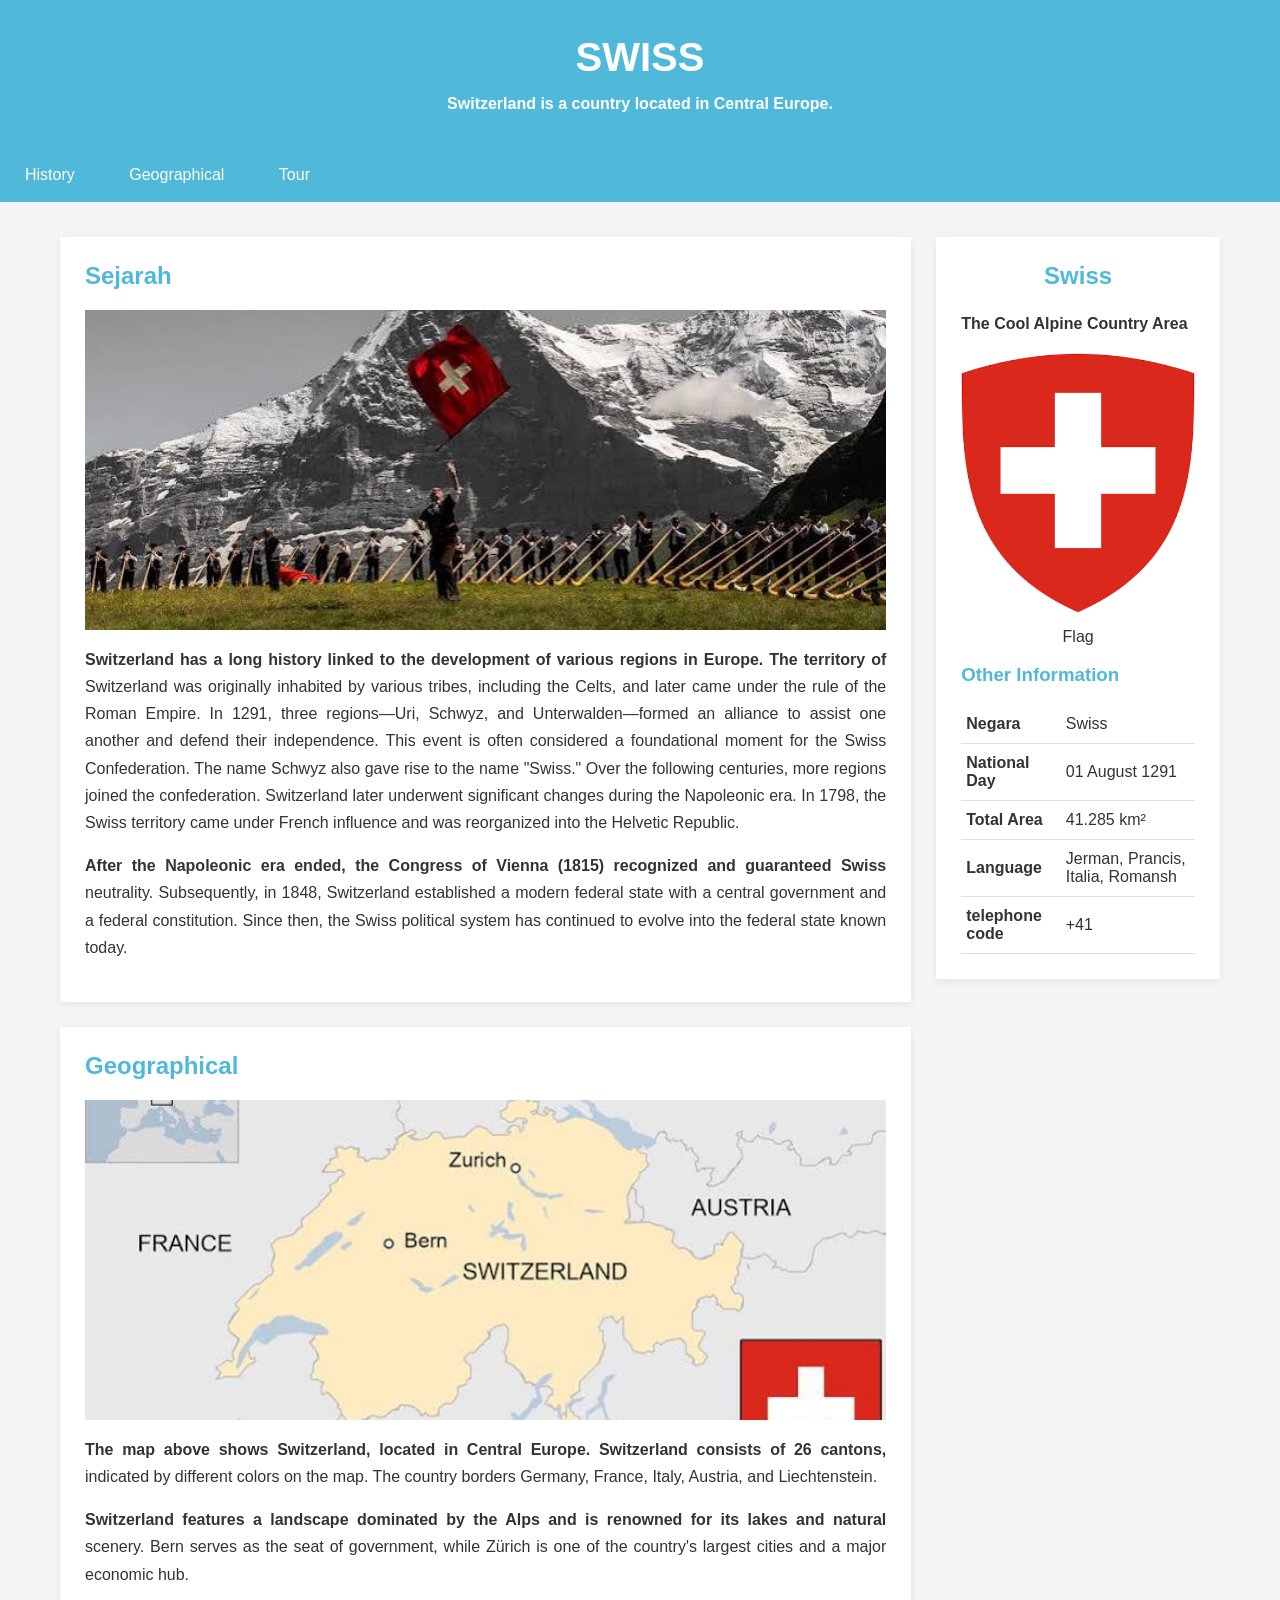
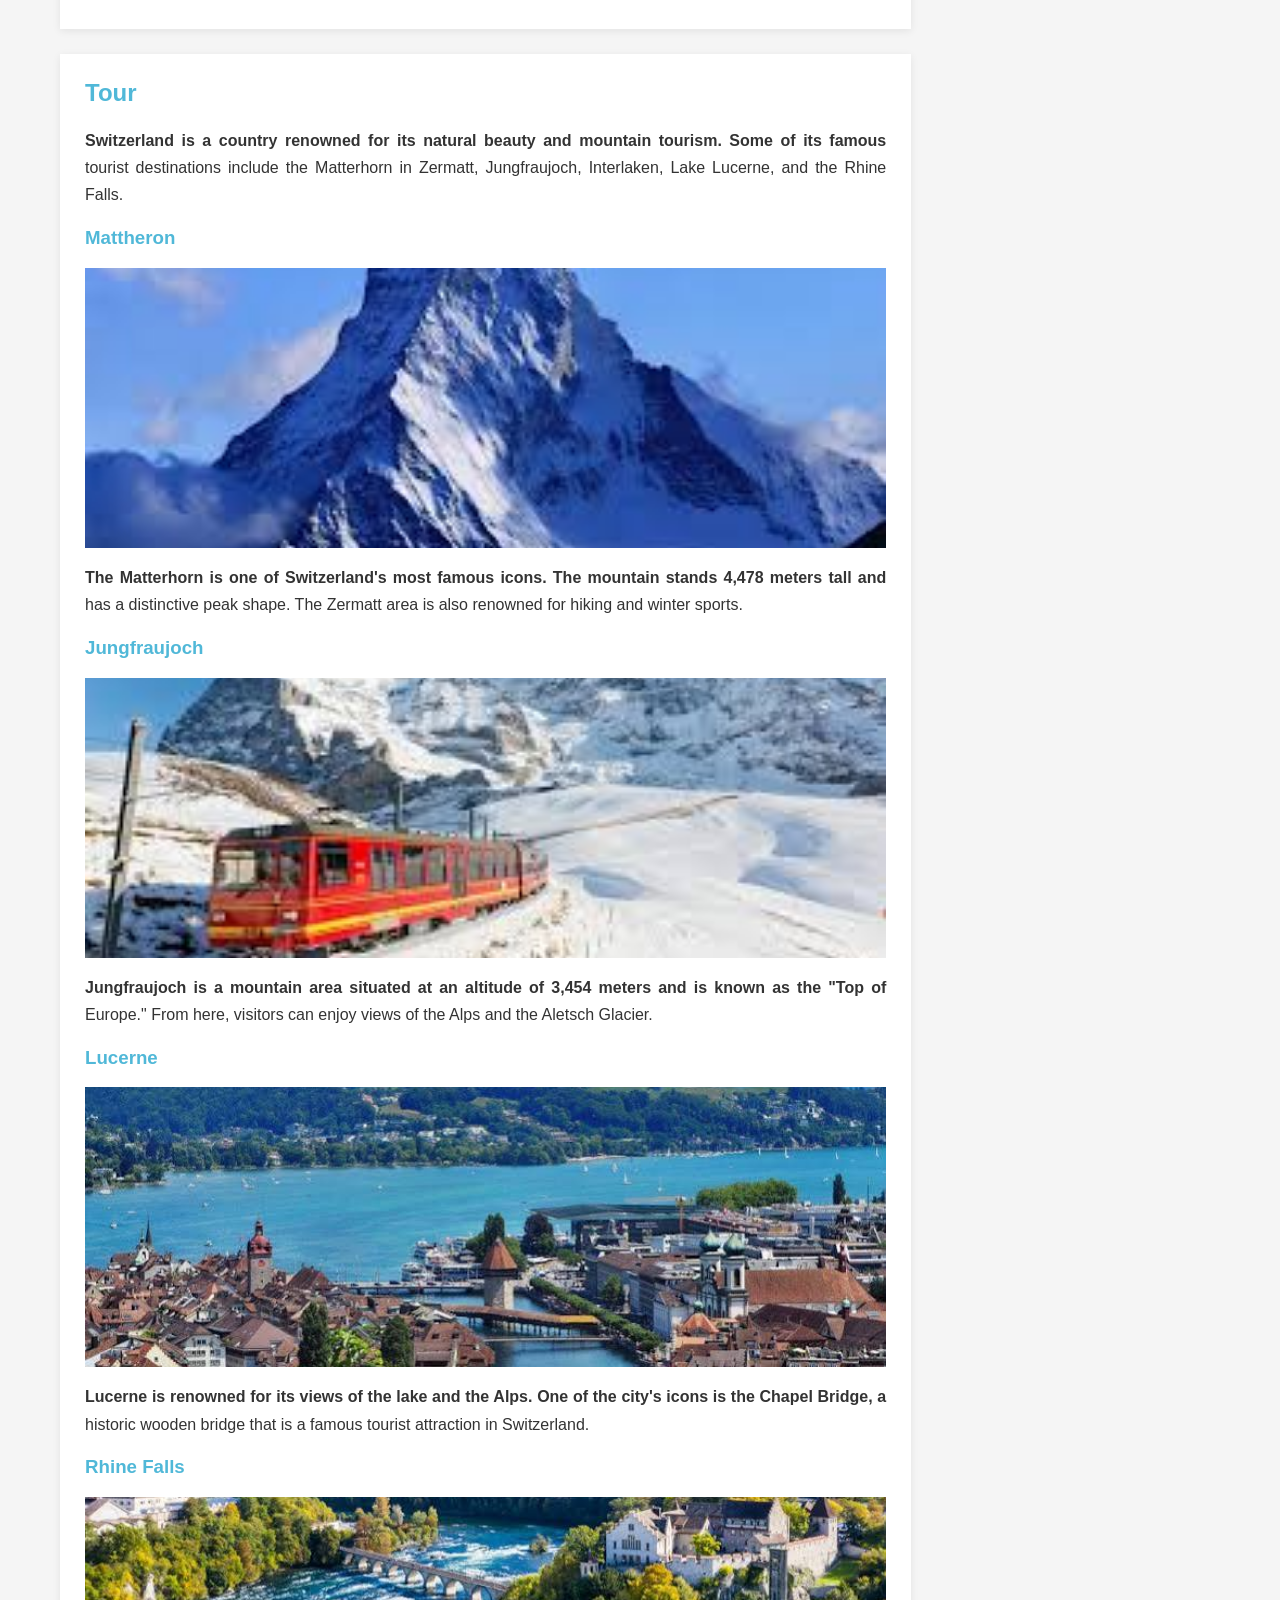
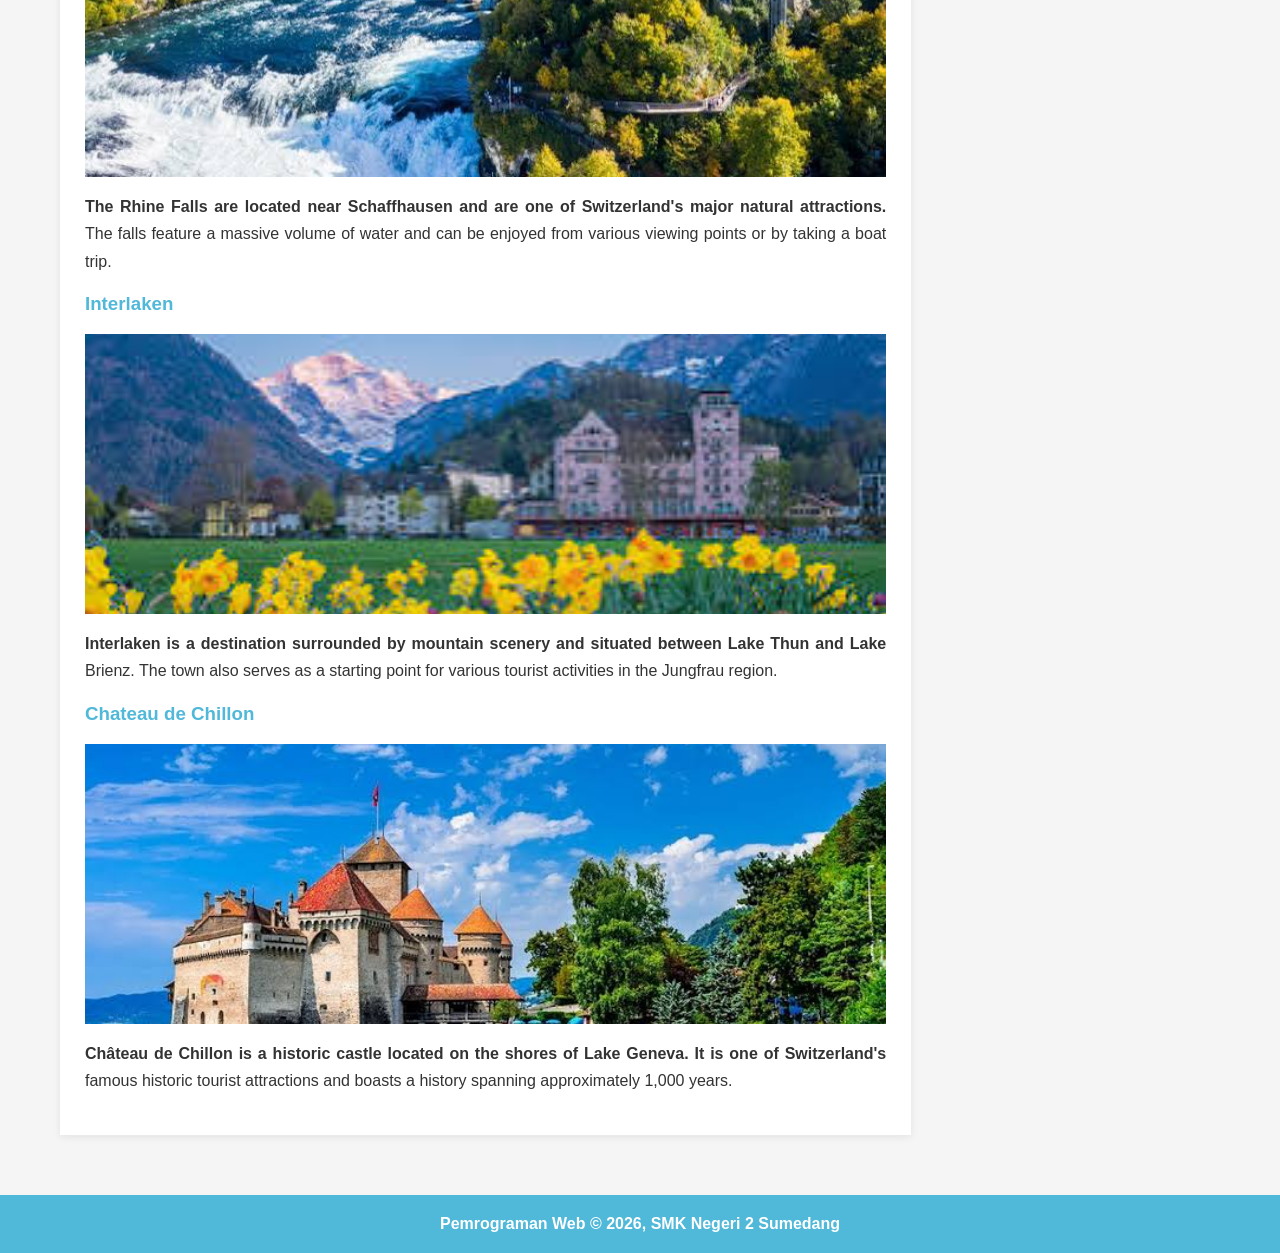
==== index.html @ e35eb990 "Rename sejarah.html to index.html" ====
<!DOCTYPE html>
<html lang="id">
<head>
    <link rel="stylesheet" href="stylesjrh.css">
</head>

<body>

    <header>
        <h1>SWISS</h1>
        <p>
            Switzerland is a country located in Central Europe.
        </p>

        <nav>
            <ul>
                <li>
                    <a href="#History">History</a>
                </li>
                <li>
                    <a href="#Geographical">Geographical</a>
                </li>
                <li>
                    <a href="#Tour">Tour</a>
                </li>
            </ul>
        </nav>
    </header>


    <main>

        <div id="content">

            <article id="History">

                <h2>Sejarah</h2>

                <img src="../asset/sejarah.jpeg" alt="History">

                <p>
                    Switzerland has a long history linked to the development of various regions in Europe.
                    The territory of Switzerland was originally inhabited by various tribes, including the Celts, and later came under the rule of the Roman Empire.
                    In 1291, three regions—Uri, Schwyz, and Unterwalden—formed an alliance to assist one another and defend their independence.
                    This event is often considered a foundational moment for the Swiss Confederation. The name Schwyz also gave rise to the name "Swiss."
                    Over the following centuries, more regions joined the confederation. Switzerland later underwent significant changes during the Napoleonic era.
                    In 1798, the Swiss territory came under French influence and was reorganized into the Helvetic Republic.
                </p>

                <p>
                    After the Napoleonic era ended, the Congress of Vienna (1815) recognized and guaranteed Swiss neutrality.
                    Subsequently, in 1848, Switzerland established a modern federal state with a central government and a federal constitution.
                    Since then, the Swiss political system has continued to evolve into the federal state known today.
                </p>

            </article>


            <article id="Geographical">

                <h2>Geographical</h2>

                <img src="../asset/biografi swiss.jpeg" alt="Geographical Swiss">

                <p>
                    The map above shows Switzerland, located in Central Europe.
                    Switzerland consists of 26 cantons, indicated by different colors on the map.
                    The country borders Germany, France, Italy, Austria, and Liechtenstein.
                </p>

                <p>
                    Switzerland features a landscape dominated by the Alps and is renowned for its lakes and natural scenery.
                    Bern serves as the seat of government, 
                    while Zürich is one of the country's largest cities and a major economic hub.
                </p>

            </article>


            <article id="Tour">

                <h2>Tour</h2>

                <p>
                    Switzerland is a country renowned for its natural beauty and mountain tourism. Some of its famous tourist destinations include the Matterhorn in Zermatt, Jungfraujoch, Interlaken, Lake Lucerne, and the Rhine Falls.
                </p>


                <section>

                    <h3>Mattheron</h3>

                    <img src="../asset/matteron.jpeg"
                         alt="mattheron">

                    <p>
                        The Matterhorn is one of Switzerland's most famous icons. The mountain stands 4,478 meters tall and has a distinctive peak shape. The Zermatt area is also renowned for hiking and winter sports.
                    </p>

                </section>


                <section>

                    <h3>Jungfraujoch</h3>

                    <img src="../asset/Jungfraujoch.jpeg"
                         alt="Jungfraujoch">

                    <p>
                        Jungfraujoch is a mountain area situated at an altitude of 3,454 meters and is known as the "Top of Europe." From here, visitors can enjoy views of the Alps and the Aletsch Glacier.
                    </p>
                </section>

                <section>

                    <h3>Lucerne</h3>

                    <img src="../asset/Lucerne.jpeg"
                         alt="Lucerne">

                    <p>
                        Lucerne is renowned for its views of the lake and the Alps. One of the city's icons is the Chapel Bridge, a historic wooden bridge that is a famous tourist attraction in Switzerland.
                    </p>
                </section>

                <section>

                    <h3>Rhine Falls</h3>

                    <img src="../asset/Rhine Falls.jpeg"
                         alt="Rhine Falls">

                    <p>
                       The Rhine Falls are located near Schaffhausen and are one of Switzerland's major natural attractions. The falls feature a massive volume of water and can be enjoyed from various viewing points or by taking a boat trip.
                    </p>
                </section>

                <section>

                    <h3>Interlaken</h3>

                    <img src="../asset/Interlaken.jpeg"
                         alt="Interlaken">

                    <p>
                      Interlaken is a destination surrounded by mountain scenery and situated between Lake Thun and Lake Brienz. The town also serves as a starting point for various tourist activities in the Jungfrau region.
                    </p>
                </section>

                <section>

                    <h3>Chateau de Chillon</h3>

                    <img src="../asset/Chateau de Chillon.jpeg"
                         alt="Chateau de Chillon">

                    <p>
                      Château de Chillon is a historic castle located on the shores of Lake Geneva. It is one of Switzerland's famous historic tourist attractions and boasts a history spanning approximately 1,000 years.
                    </p>
                </section>
            </article>
        </div>


        <aside>
            <article>
                    <h2>Swiss</h2>
                     <p>The Cool Alpine Country Area</p>
                        <img src="../asset/lambang swiss.webp"
                             alt="Lambang Negara Swiss">
                        <figcaption>Flag</figcaption>


                <section>

                    <h3>Other Information</h3>

                    <table>

                        <tr>
                            <th>Negara</th>
                            <td>Swiss</td>
                        </tr>

                        <tr>
                            <th>National Day</th>
                            <td>01 August 1291</td>
                        </tr>

                        <tr>
                            <th>Total Area</th>
                            <td>41.285 km²</td>
                        </tr>

                        <tr>
                            <th>Language</th>
                            <td>Jerman, Prancis, Italia, Romansh</td>
                        </tr>

                        <tr>
                            <th>telephone code</th>
                            <td>+41</td>
                        </tr>

                    </table>

                </section>

            </article>

        </aside>

    </main>


    <footer>
        <p>
            Pemrograman Web © 2026, SMK Negeri 2 Sumedang
        </p>
    </footer>

</body>

</html>
---- stylesjrh.css ----
* {
    box-sizing: border-box;
}
body {
    margin: 0;
    font-family: Arial, sans-serif;
    background-color: #f5f5f5;
    color: #333;
}


header {
    background-color: rgb(80, 184, 216);
    color: white;
    text-align: center;
    padding-top: 35px;
}

header h1 {
    font-size: 40px;
    margin: 0 0 15px;
}

header p {
    margin: 0;
    padding-bottom: 35px;
}


nav {
    background-color: rgb(80, 184, 216);
    text-align: left;
}

nav ul {
    list-style-type: none;
    margin: 0;
    padding: 0;
}

nav li {
    display: inline-block;
}

nav a {
    display: block;
    color: white;
    text-decoration: none;
    padding: 18px 25px;
}

nav a:hover {
    background-color: rgb(80, 184, 216);
}


main {
    display: flex;
    gap: 25px;
    max-width: 1200px;
    margin: 35px auto;
    padding: 0 20px;
}


#content {
    width: 75%;
}

article {
    background-color: white;
    padding: 25px;
    margin-bottom: 25px;
    box-shadow: 0 2px 8px rgba(0, 0, 0, 0.08);
}

article h2 {
    color: rgb(80, 184, 216);
    margin-top: 0;
}

article h3 {
    color: rgb(80, 184, 216);
}


article img {
    width: 100%;
    max-height: 320px;
    object-fit: cover;
    display: block;
    margin: 15px 0;
}

section img {
    max-height: 280px;
}


article p {
    line-height: 1.7;
    text-align: justify;
}


aside {
    width: 25%;
}

aside article {
    text-align: center;
}

aside h2 {
    color: rgb(80, 184, 216);
}

aside h3 {
    color: rgb(80, 184, 216);
    text-align: left;
}

aside figure {
    margin: 15px 0;
}

aside figure img {
    width: 150px;
    max-height: 180px;
    object-fit: contain;
}


table {
    width: 100%;
    border-collapse: collapse;
    text-align: left;
}

th,
td {
    padding: 10px 5px;
    border-bottom: 1px solid #ddd;
}

th {
    font-weight: bold;
}


footer {
    background-color: rgb(80, 184, 216);
    color: white;
    text-align: center;
    padding: 20px;
}

footer p {
    margin: 0;
}

@media screen and (max-width: 768px) {

    main {
        display: block;
    }

    #content,
    aside {
        width: 100%;
    }

    nav li {
        display: block;
    }

    nav a {
        padding: 12px 20px;
    }

    header h1 {
        font-size: 32px;
    }
}
    .quicksand-uniquifier {
  font-family: "Quicksand", sans-serif;
  font-optical-sizing: auto;
  font-weight: weight;
  font-style: normal;
}
 
a:hover {
  color: rgb(54, 27, 209);
}

p::first-line{
  font-weight: bold;
}

a:hover::after {
  content: "🖇️";
}
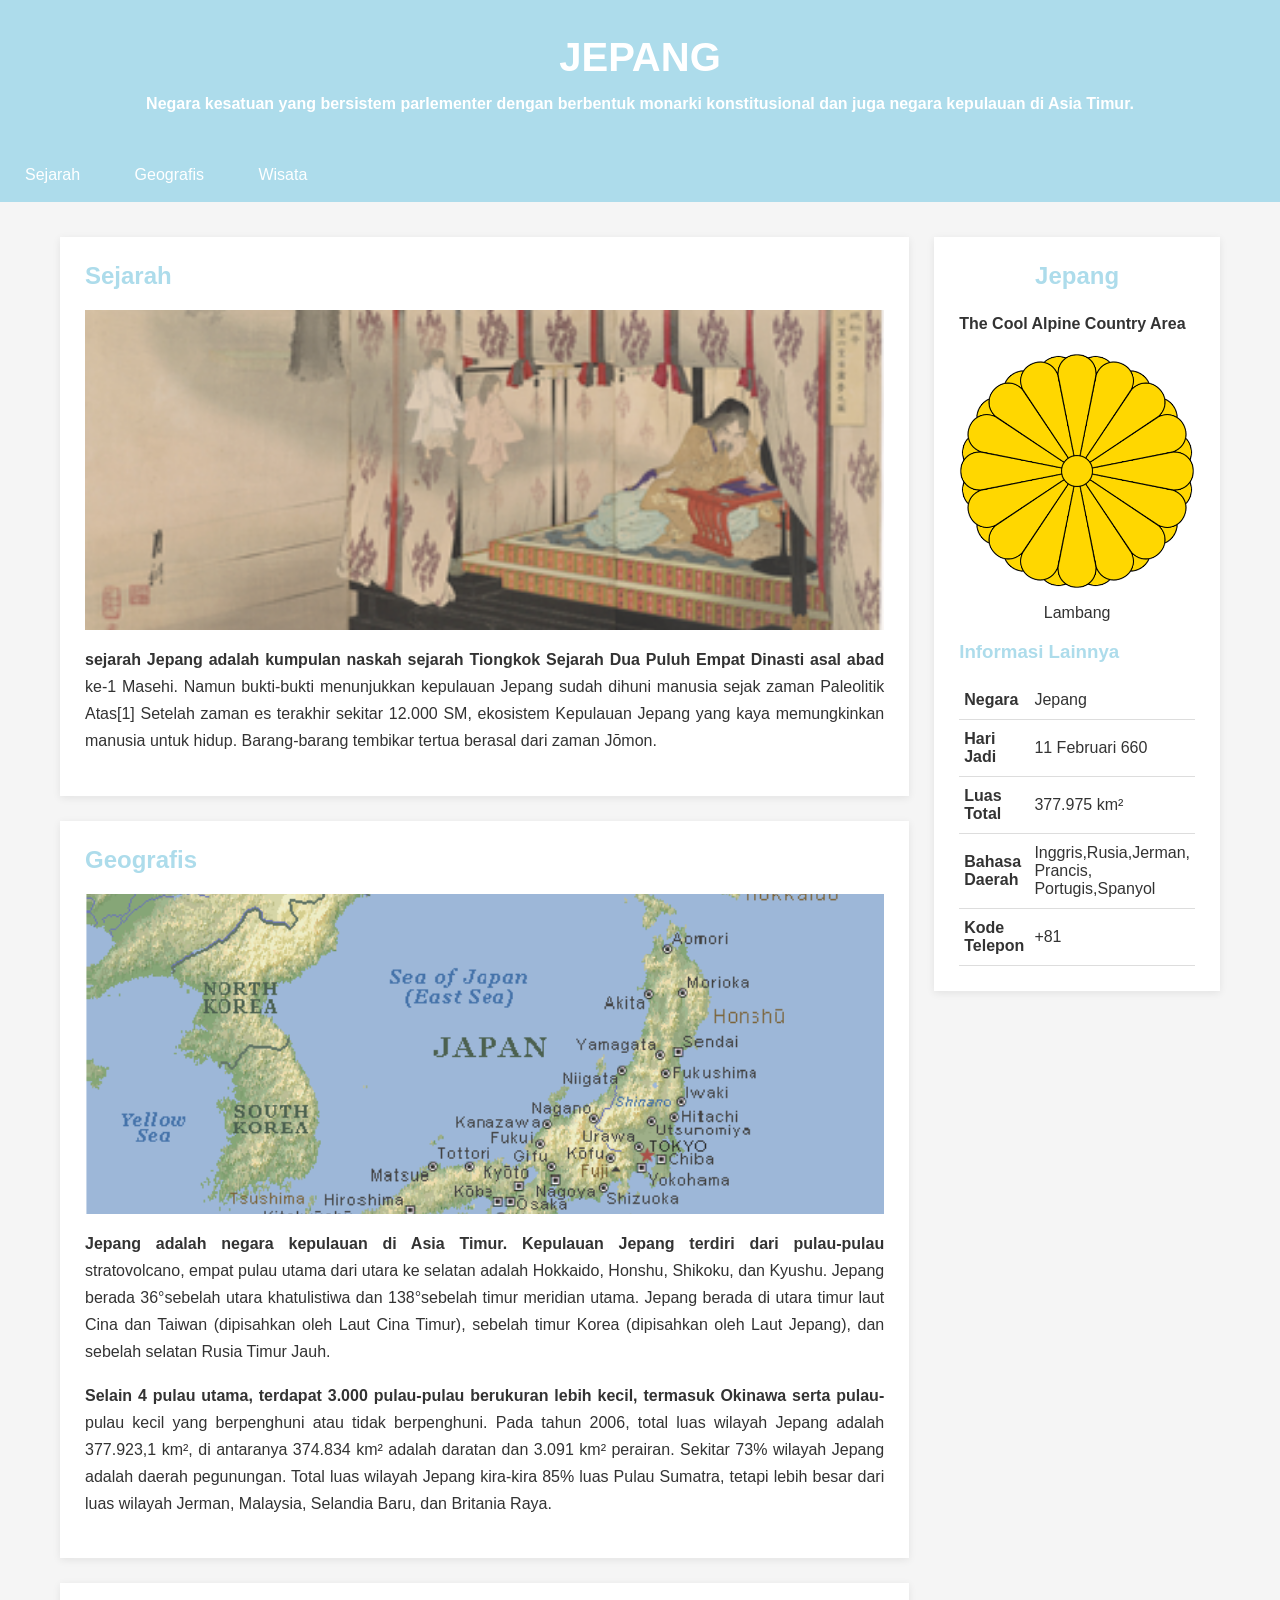
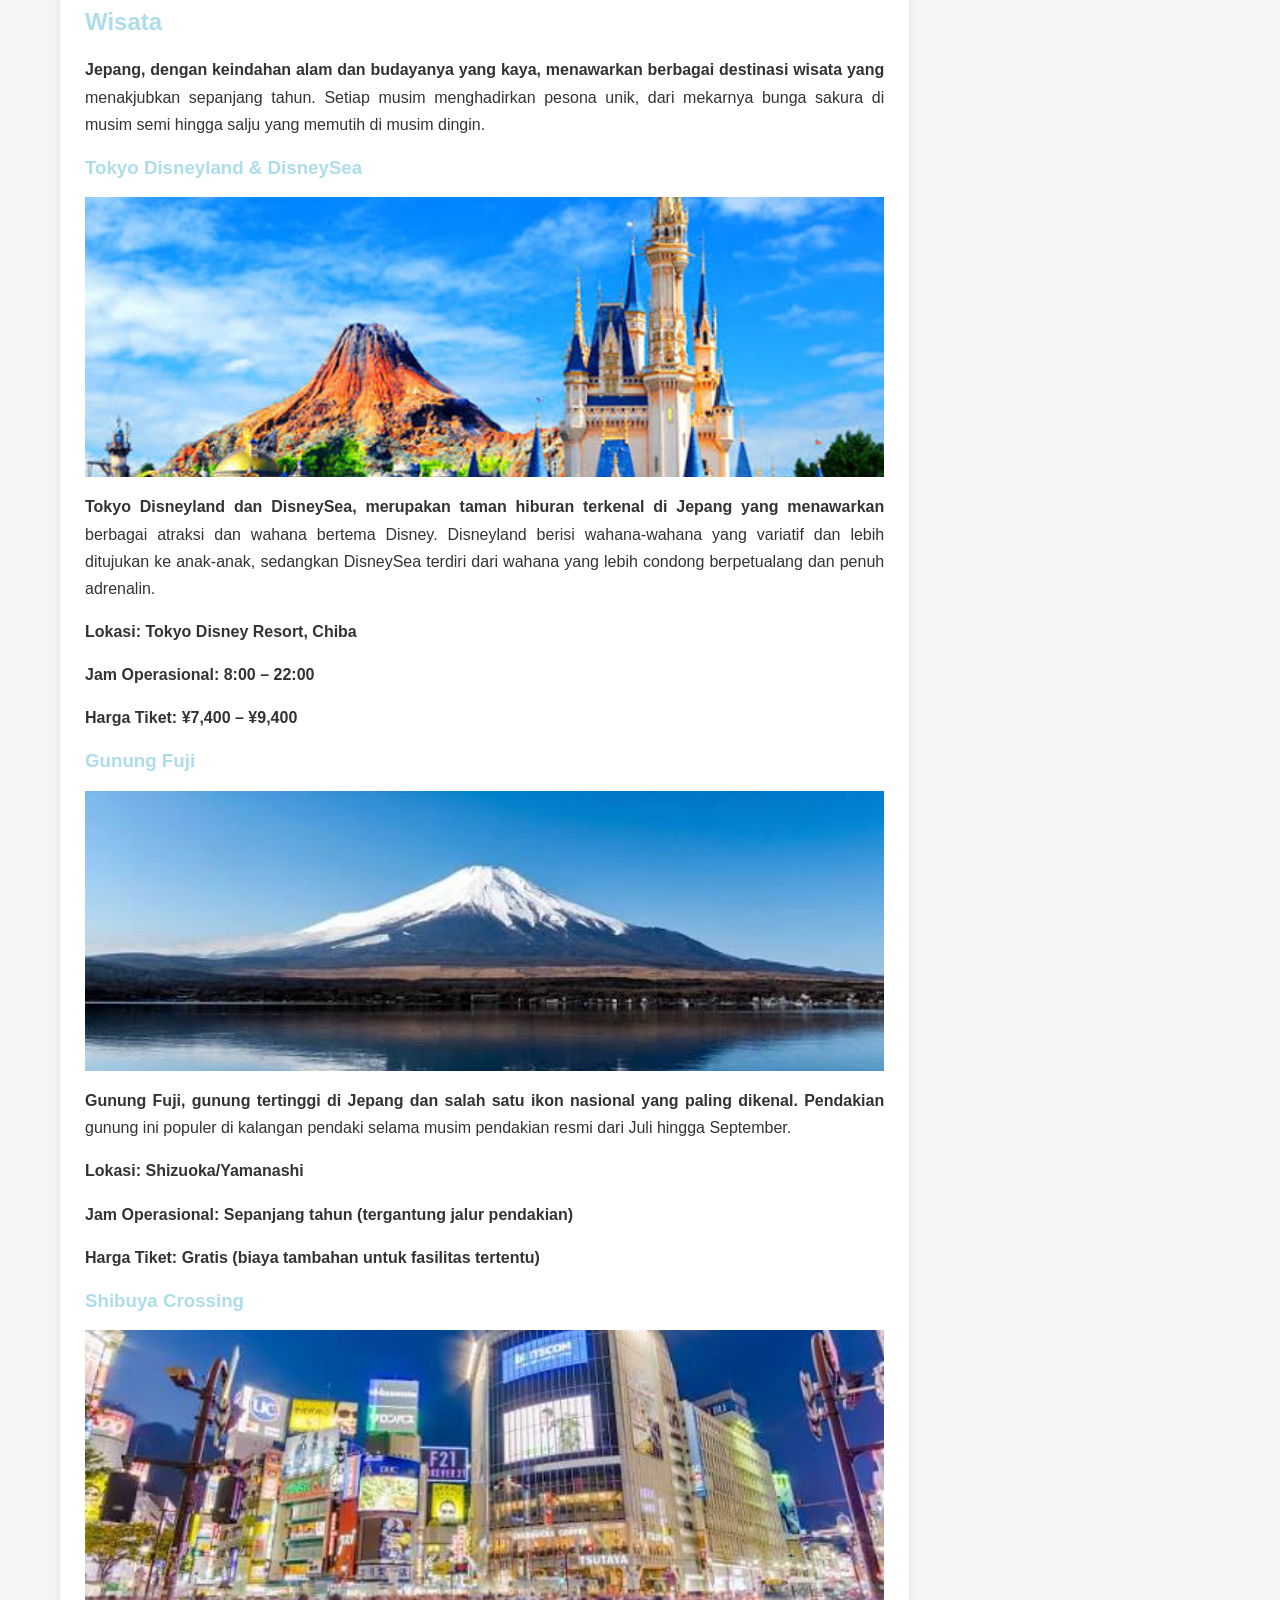
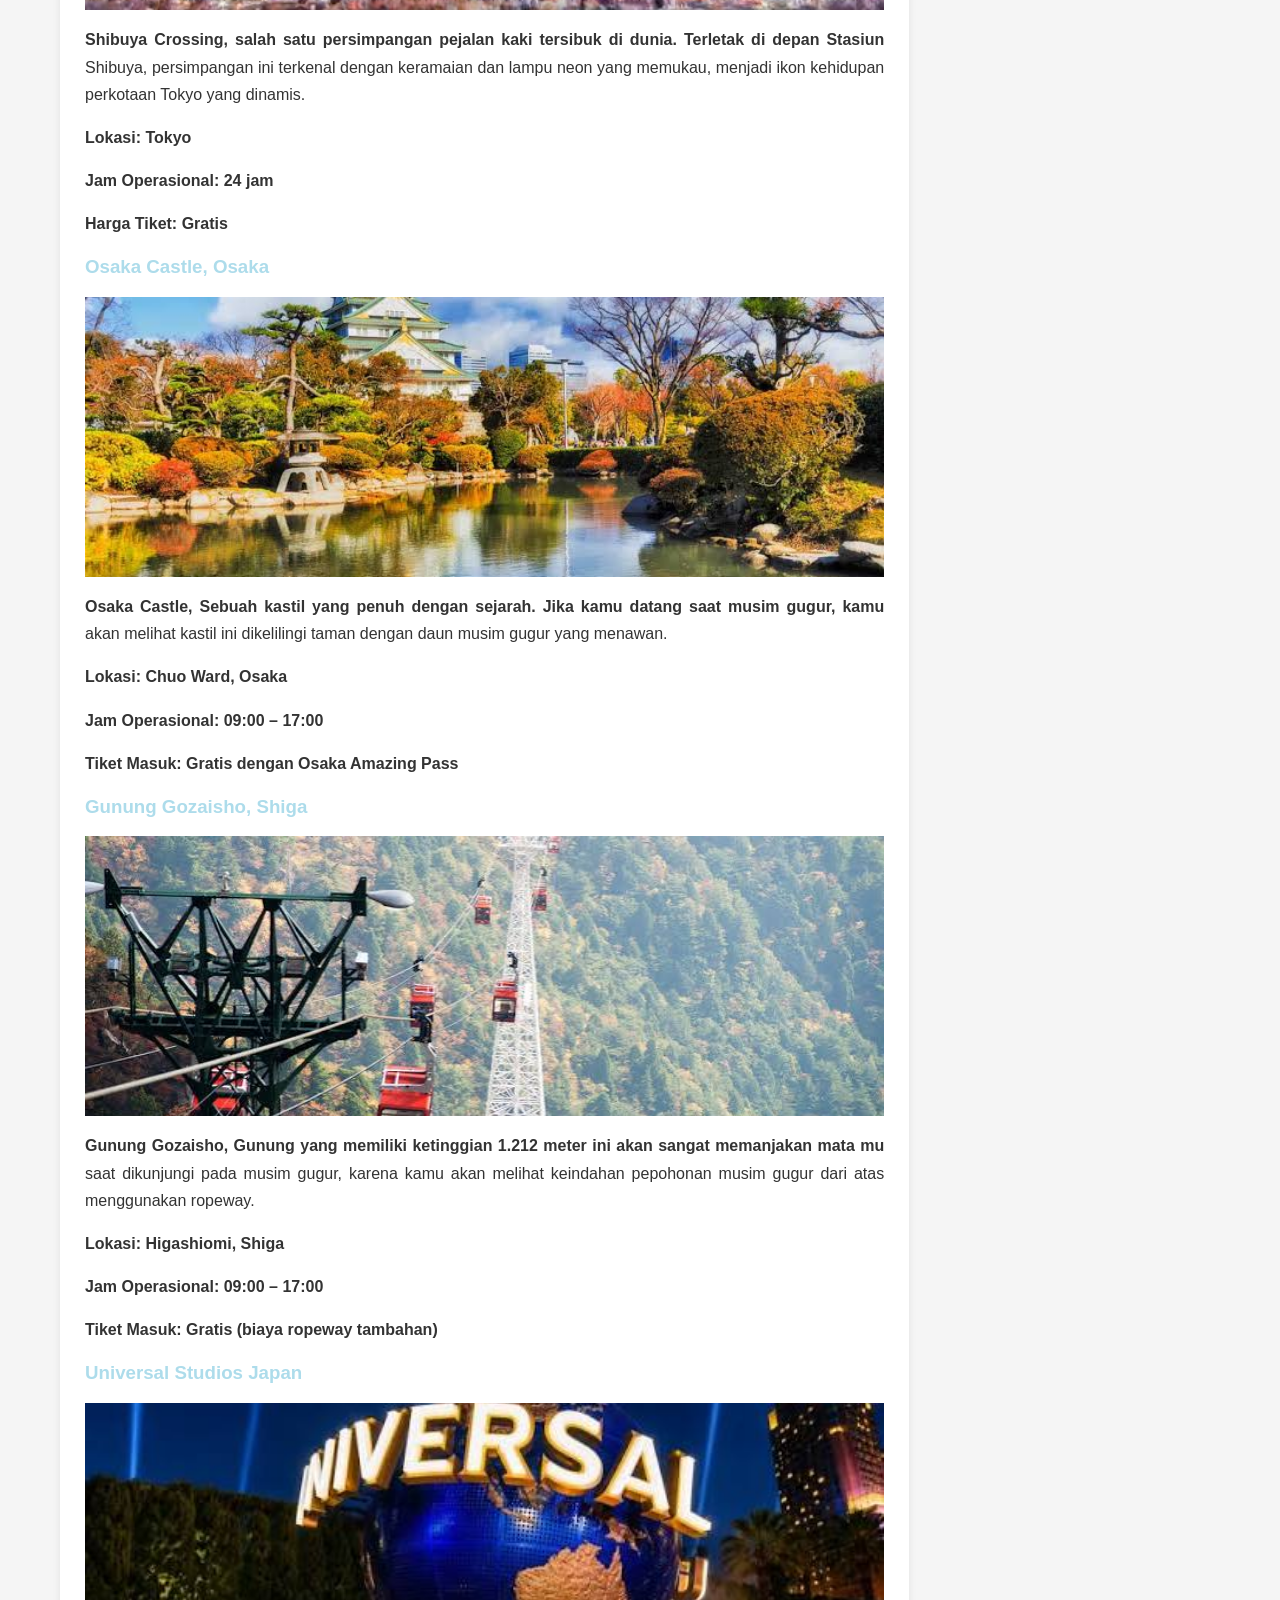
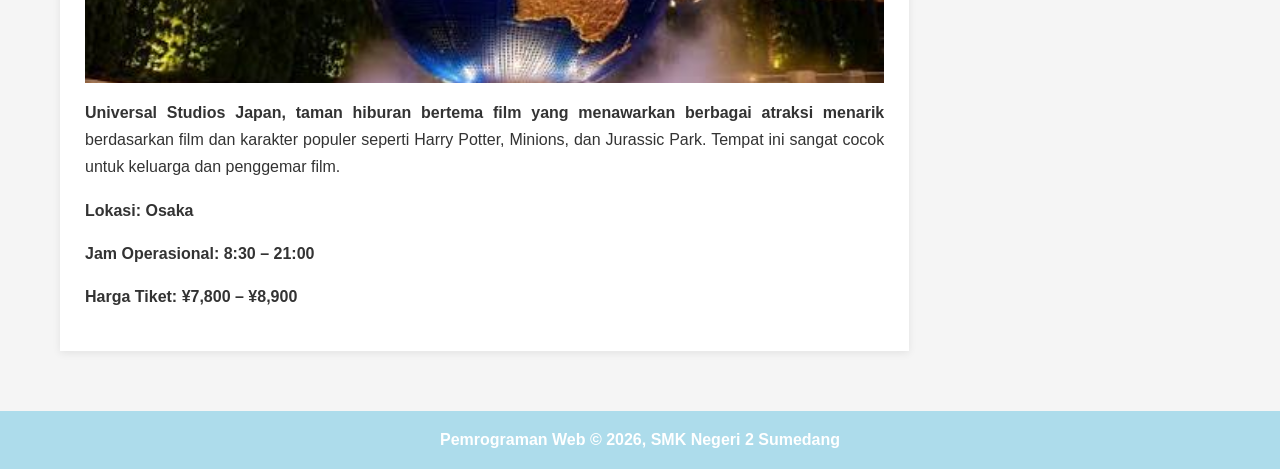
==== commit e7adee50: "add files via upload" ====
--- a/index.html
+++ b/index.html
@@ -7,21 +7,21 @@
 <body>
 
     <header>
-        <h1>SWISS</h1>
+        <h1>JEPANG</h1>
         <p>
-            Switzerland is a country located in Central Europe.
-        </p>
-
+           Negara kesatuan yang bersistem parlementer dengan 
+           berbentuk monarki konstitusional dan juga negara kepulauan di Asia Timur. 
+        </p>  
         <nav>
             <ul>
                 <li>
-                    <a href="#History">History</a>
+                    <a href="#Sejarah">Sejarah</a>
                 </li>
                 <li>
-                    <a href="#Geographical">Geographical</a>
+                    <a href="#Geografis">Geografis</a>
                 </li>
                 <li>
-                    <a href="#Tour">Tour</a>
+                    <a href="#Wisata">Wisata</a>
                 </li>
             </ul>
         </nav>
@@ -32,131 +32,199 @@
 
         <div id="content">
 
-            <article id="History">
+            <article id="Sejarah">
 
                 <h2>Sejarah</h2>
 
-                <img src="../asset/sejarah.jpeg" alt="History">
-
-                <p>
-                    Switzerland has a long history linked to the development of various regions in Europe.
-                    The territory of Switzerland was originally inhabited by various tribes, including the Celts, and later came under the rule of the Roman Empire.
-                    In 1291, three regions—Uri, Schwyz, and Unterwalden—formed an alliance to assist one another and defend their independence.
-                    This event is often considered a foundational moment for the Swiss Confederation. The name Schwyz also gave rise to the name "Swiss."
-                    Over the following centuries, more regions joined the confederation. Switzerland later underwent significant changes during the Napoleonic era.
-                    In 1798, the Swiss territory came under French influence and was reorganized into the Helvetic Republic.
-                </p>
-
-                <p>
-                    After the Napoleonic era ended, the Congress of Vienna (1815) recognized and guaranteed Swiss neutrality.
-                    Subsequently, in 1848, Switzerland established a modern federal state with a central government and a federal constitution.
-                    Since then, the Swiss political system has continued to evolve into the federal state known today.
-                </p>
-
-            </article>
-
-
-            <article id="Geographical">
-
-                <h2>Geographical</h2>
-
-                <img src="../asset/biografi swiss.jpeg" alt="Geographical Swiss">
-
-                <p>
-                    The map above shows Switzerland, located in Central Europe.
-                    Switzerland consists of 26 cantons, indicated by different colors on the map.
-                    The country borders Germany, France, Italy, Austria, and Liechtenstein.
-                </p>
-
-                <p>
-                    Switzerland features a landscape dominated by the Alps and is renowned for its lakes and natural scenery.
-                    Bern serves as the seat of government, 
-                    while Zürich is one of the country's largest cities and a major economic hub.
-                </p>
-
-            </article>
-
-
-            <article id="Tour">
-
-                <h2>Tour</h2>
-
-                <p>
-                    Switzerland is a country renowned for its natural beauty and mountain tourism. Some of its famous tourist destinations include the Matterhorn in Zermatt, Jungfraujoch, Interlaken, Lake Lucerne, and the Rhine Falls.
-                </p>
-
-
-                <section>
-
-                    <h3>Mattheron</h3>
-
-                    <img src="../asset/matteron.jpeg"
-                         alt="mattheron">
-
-                    <p>
-                        The Matterhorn is one of Switzerland's most famous icons. The mountain stands 4,478 meters tall and has a distinctive peak shape. The Zermatt area is also renowned for hiking and winter sports.
-                    </p>
-
-                </section>
-
-
-                <section>
-
-                    <h3>Jungfraujoch</h3>
-
-                    <img src="../asset/Jungfraujoch.jpeg"
-                         alt="Jungfraujoch">
-
-                    <p>
-                        Jungfraujoch is a mountain area situated at an altitude of 3,454 meters and is known as the "Top of Europe." From here, visitors can enjoy views of the Alps and the Aletsch Glacier.
-                    </p>
-                </section>
-
-                <section>
-
-                    <h3>Lucerne</h3>
-
-                    <img src="../asset/Lucerne.jpeg"
-                         alt="Lucerne">
-
-                    <p>
-                        Lucerne is renowned for its views of the lake and the Alps. One of the city's icons is the Chapel Bridge, a historic wooden bridge that is a famous tourist attraction in Switzerland.
-                    </p>
-                </section>
-
-                <section>
-
-                    <h3>Rhine Falls</h3>
-
-                    <img src="../asset/Rhine Falls.jpeg"
-                         alt="Rhine Falls">
-
-                    <p>
-                       The Rhine Falls are located near Schaffhausen and are one of Switzerland's major natural attractions. The falls feature a massive volume of water and can be enjoyed from various viewing points or by taking a boat trip.
-                    </p>
-                </section>
-
-                <section>
-
-                    <h3>Interlaken</h3>
-
-                    <img src="../asset/Interlaken.jpeg"
-                         alt="Interlaken">
-
-                    <p>
-                      Interlaken is a destination surrounded by mountain scenery and situated between Lake Thun and Lake Brienz. The town also serves as a starting point for various tourist activities in the Jungfrau region.
-                    </p>
-                </section>
-
-                <section>
-
-                    <h3>Chateau de Chillon</h3>
-
-                    <img src="../asset/Chateau de Chillon.jpeg"
-                         alt="Chateau de Chillon">
-
-                    <p>
-                      Château de Chillon is a historic castle located on the shores of Lake Geneva. It is one of Switzerland's famous historic tourist attractions and boasts a history spanning approximately 1,000 years.
+                <img src="asset/sejarah.png" alt="Sejarah">
+
+                <p>
+                    sejarah Jepang adalah kumpulan naskah sejarah Tiongkok Sejarah Dua Puluh Empat Dinasti asal abad ke-1 Masehi.
+                    Namun bukti-bukti menunjukkan kepulauan Jepang sudah dihuni manusia sejak 
+                    zaman Paleolitik Atas[1] Setelah zaman es terakhir sekitar 12.000 SM, ekosistem Kepulauan Jepang yang kaya 
+                    memungkinkan manusia untuk hidup. Barang-barang tembikar tertua berasal dari zaman Jōmon.
+                </p>
+
+            </article>
+
+
+            <article id="Geografis">
+
+                <h2>Geografis</h2>
+
+                <img src="asset/biografis.jpeg" alt="Geografis Jepang">
+
+                <p>
+                    Jepang adalah negara kepulauan di Asia Timur. Kepulauan Jepang terdiri dari pulau-pulau stratovolcano, empat pulau utama dari utara ke selatan adalah Hokkaido, Honshu, Shikoku, dan Kyushu.
+                    Jepang berada 36°sebelah utara khatulistiwa dan 138°sebelah timur meridian utama.
+                    Jepang berada di utara timur laut Cina dan Taiwan (dipisahkan oleh Laut Cina Timur), sebelah timur Korea (dipisahkan oleh Laut Jepang), dan sebelah selatan Rusia Timur Jauh.
+                </p>
+
+                <p>
+                    Selain 4 pulau utama, terdapat 3.000 pulau-pulau berukuran lebih kecil, termasuk Okinawa serta pulau-pulau kecil yang berpenghuni atau tidak berpenghuni. 
+                    Pada tahun 2006, total luas wilayah Jepang adalah 377.923,1 km², di antaranya 374.834 km² adalah daratan dan 3.091 km² perairan. 
+                    Sekitar 73% wilayah Jepang adalah daerah pegunungan. Total luas wilayah Jepang kira-kira 85% luas Pulau Sumatra, tetapi lebih besar dari luas wilayah Jerman, Malaysia, Selandia Baru, dan Britania Raya.
+                </p>
+
+            </article>
+
+
+            <article id="Wisata">
+
+                <h2>Wisata</h2>
+
+                <p>
+                   Jepang, dengan keindahan alam dan budayanya yang kaya, menawarkan berbagai destinasi wisata yang menakjubkan sepanjang tahun.                
+                   Setiap musim menghadirkan pesona unik, dari mekarnya bunga sakura di musim semi hingga salju yang memutih di musim dingin.
+                </p>
+
+                <section>
+
+                    <h3>Tokyo Disneyland & DisneySea</h3>
+
+                    <img src="asset/Tokyo Disneyland & DisneySea.jpeg"
+                         alt="Tokyo Disneyland & DisneySea">
+
+                    <p>
+                       Tokyo Disneyland dan DisneySea, merupakan taman hiburan terkenal di Jepang yang menawarkan berbagai atraksi dan wahana bertema Disney.                    
+                       Disneyland berisi wahana-wahana yang variatif dan lebih ditujukan ke anak-anak, sedangkan DisneySea terdiri dari wahana yang lebih condong berpetualang dan penuh adrenalin.
+                    </p>
+
+                    <p>
+                       Lokasi: Tokyo Disney Resort, Chiba
+                    </p>
+
+                    <p>
+                       Jam Operasional: 8:00 – 22:00
+                    </p>
+
+                     <p>
+                        Harga Tiket: ¥7,400 – ¥9,400
+                     </p>
+                </section>
+
+
+                <section>
+
+                    <h3>Gunung Fuji</h3>
+
+                    <img src="asset/Gunung Fuji.jpeg"
+                         alt="Gunung Fuji">
+
+                    <p>
+                        Gunung Fuji, gunung tertinggi di Jepang dan salah satu ikon nasional yang paling dikenal.                    
+                        Pendakian gunung ini populer di kalangan pendaki selama musim pendakian resmi dari Juli hingga September.
+                    </p>
+
+                    <p>
+                        Lokasi: Shizuoka/Yamanashi
+                    </p>
+
+                    <p>
+                        Jam Operasional: Sepanjang tahun (tergantung jalur pendakian)
+                    </p>
+
+                    <p>
+                        Harga Tiket: Gratis (biaya tambahan untuk fasilitas tertentu)
+                    </p>
+                </section>
+
+                <section>
+
+                    <h3>Shibuya Crossing</h3>
+
+                    <img src="asset/Shibuya Crossing.jpeg"
+                         alt="Shibuya Crossing">
+
+                    <p>
+                        Shibuya Crossing, salah satu persimpangan pejalan kaki tersibuk di dunia.                   
+                        Terletak di depan Stasiun Shibuya, persimpangan ini terkenal dengan keramaian dan lampu neon yang memukau, menjadi ikon kehidupan perkotaan Tokyo yang dinamis.
+                    </p>
+
+                    <p>
+                        Lokasi: Tokyo
+                    </p>
+
+                    <p>
+                        Jam Operasional: 24 jam
+                    </p>
+
+                    <p>
+                        Harga Tiket: Gratis
+                    </p>
+                </section>
+
+                <section>
+
+                    <h3>Osaka Castle, Osaka</h3>
+
+                    <img src="asset/Osaka Castle, Osaka.jpeg"
+                         alt="Osaka Castle, Osaka">
+
+                    <p>
+                        Osaka Castle, Sebuah kastil yang penuh dengan sejarah. Jika kamu datang saat musim gugur, kamu akan melihat kastil ini dikelilingi taman dengan daun musim gugur yang menawan.                    
+                    </p>
+
+                    <p>
+                        Lokasi: Chuo Ward, Osaka
+                    </p>
+
+                    <p>
+                        Jam Operasional: 09:00 – 17:00
+                    </p>
+
+                    <p>
+                        Tiket Masuk: Gratis dengan Osaka Amazing Pass
+                    </p>
+                </section>
+
+                <section>
+
+                    <h3>Gunung Gozaisho, Shiga</h3>
+
+                    <img src="asset/Gunung Gozaisho, Shiga.jpeg"
+                         alt="Gunung Gozaisho, Shiga">
+
+                    <p>
+                        Gunung Gozaisho, Gunung yang memiliki ketinggian 1.212 meter ini akan sangat memanjakan mata mu saat dikunjungi pada musim gugur,                    
+                        karena kamu akan melihat keindahan pepohonan musim gugur dari atas menggunakan ropeway.
+                    </p>
+
+                    <p>
+                        Lokasi: Higashiomi, Shiga
+                    </p>
+
+                    <p>
+                        Jam Operasional: 09:00 – 17:00
+                    </p>
+
+                    <p>
+                        Tiket Masuk: Gratis (biaya ropeway tambahan)
+                    </p>
+                </section>
+
+                <section>
+
+                    <h3>Universal Studios Japan</h3>
+
+                    <img src="asset/Universal Studios Japan.jpeg"
+                         alt="Universal Studios Japan">
+
+                    <p>
+                        Universal Studios Japan, taman hiburan bertema film yang menawarkan berbagai atraksi menarik berdasarkan film dan karakter populer seperti Harry Potter,                    
+                        Minions, dan Jurassic Park. Tempat ini sangat cocok untuk keluarga dan penggemar film.
+                    </p>
+
+                    <p>
+                        Lokasi: Osaka
+                    </p>
+
+                    <p>
+                        Jam Operasional: 8:30 – 21:00
+                    </p>
+
+                    <p>
+                        Harga Tiket: ¥7,800 – ¥8,900
                     </p>
                 </section>
             </article>
@@ -165,42 +233,42 @@
 
         <aside>
             <article>
-                    <h2>Swiss</h2>
+                    <h2>Jepang</h2>
                      <p>The Cool Alpine Country Area</p>
-                        <img src="../asset/lambang swiss.webp"
-                             alt="Lambang Negara Swiss">
-                        <figcaption>Flag</figcaption>
-
-
-                <section>
-
-                    <h3>Other Information</h3>
+                        <img src="asset/lambang.webp"
+                             alt="Lambang Negara Jepang">
+                        <figcaption>Lambang</figcaption>
+
+
+                <section>
+
+                    <h3>Informasi Lainnya </h3>
 
                     <table>
 
                         <tr>
                             <th>Negara</th>
-                            <td>Swiss</td>
-                        </tr>
-
-                        <tr>
-                            <th>National Day</th>
-                            <td>01 August 1291</td>
-                        </tr>
-
-                        <tr>
-                            <th>Total Area</th>
-                            <td>41.285 km²</td>
-                        </tr>
-
-                        <tr>
-                            <th>Language</th>
-                            <td>Jerman, Prancis, Italia, Romansh</td>
-                        </tr>
-
-                        <tr>
-                            <th>telephone code</th>
-                            <td>+41</td>
+                            <td>Jepang</td>
+                        </tr>
+
+                        <tr>
+                            <th>Hari Jadi</th>
+                            <td>11 Februari 660</td>
+                        </tr>
+
+                        <tr>
+                            <th>Luas Total</th>
+                            <td>377.975 km²</td>
+                        </tr>
+
+                        <tr>
+                            <th>Bahasa Daerah</th>
+                            <td>Inggris,Rusia,Jerman, Prancis, Portugis,Spanyol</td>
+                        </tr>
+
+                        <tr>
+                            <th>Kode Telepon</th>
+                            <td>+81</td>
                         </tr>
 
                     </table>
@@ -222,4 +290,4 @@
 
 </body>
 
-</html>
+</html>
--- a/stylesjrh.css
+++ b/stylesjrh.css
@@ -10,7 +10,7 @@
 
 
 header {
-    background-color: rgb(80, 184, 216);
+    background-color: rgb(173, 220, 235);
     color: white;
     text-align: center;
     padding-top: 35px;
@@ -28,7 +28,7 @@
 
 
 nav {
-    background-color: rgb(80, 184, 216);
+    background-color: rgb(173, 220, 235);
     text-align: left;
 }
 
@@ -50,7 +50,7 @@
 }
 
 nav a:hover {
-    background-color: rgb(80, 184, 216);
+    background-color: rgb(173, 220, 235);
 }
 
 
@@ -75,12 +75,12 @@
 }
 
 article h2 {
-    color: rgb(80, 184, 216);
+    color: rgb(173, 220, 235);
     margin-top: 0;
 }
 
 article h3 {
-    color: rgb(80, 184, 216);
+    color: rgb(173, 220, 235);
 }
 
 
@@ -112,11 +112,11 @@
 }
 
 aside h2 {
-    color: rgb(80, 184, 216);
+    color: rgb(173, 220, 235);
 }
 
 aside h3 {
-    color: rgb(80, 184, 216);
+    color: rgb(173, 220, 235);
     text-align: left;
 }
 
@@ -149,7 +149,7 @@
 
 
 footer {
-    background-color: rgb(80, 184, 216);
+    background-color: rgb(173, 220, 235);
     color: white;
     text-align: center;
     padding: 20px;
@@ -190,7 +190,7 @@
 }
  
 a:hover {
-  color: rgb(54, 27, 209);
+  color: rgb(226, 153, 220);
 }
 
 p::first-line{
